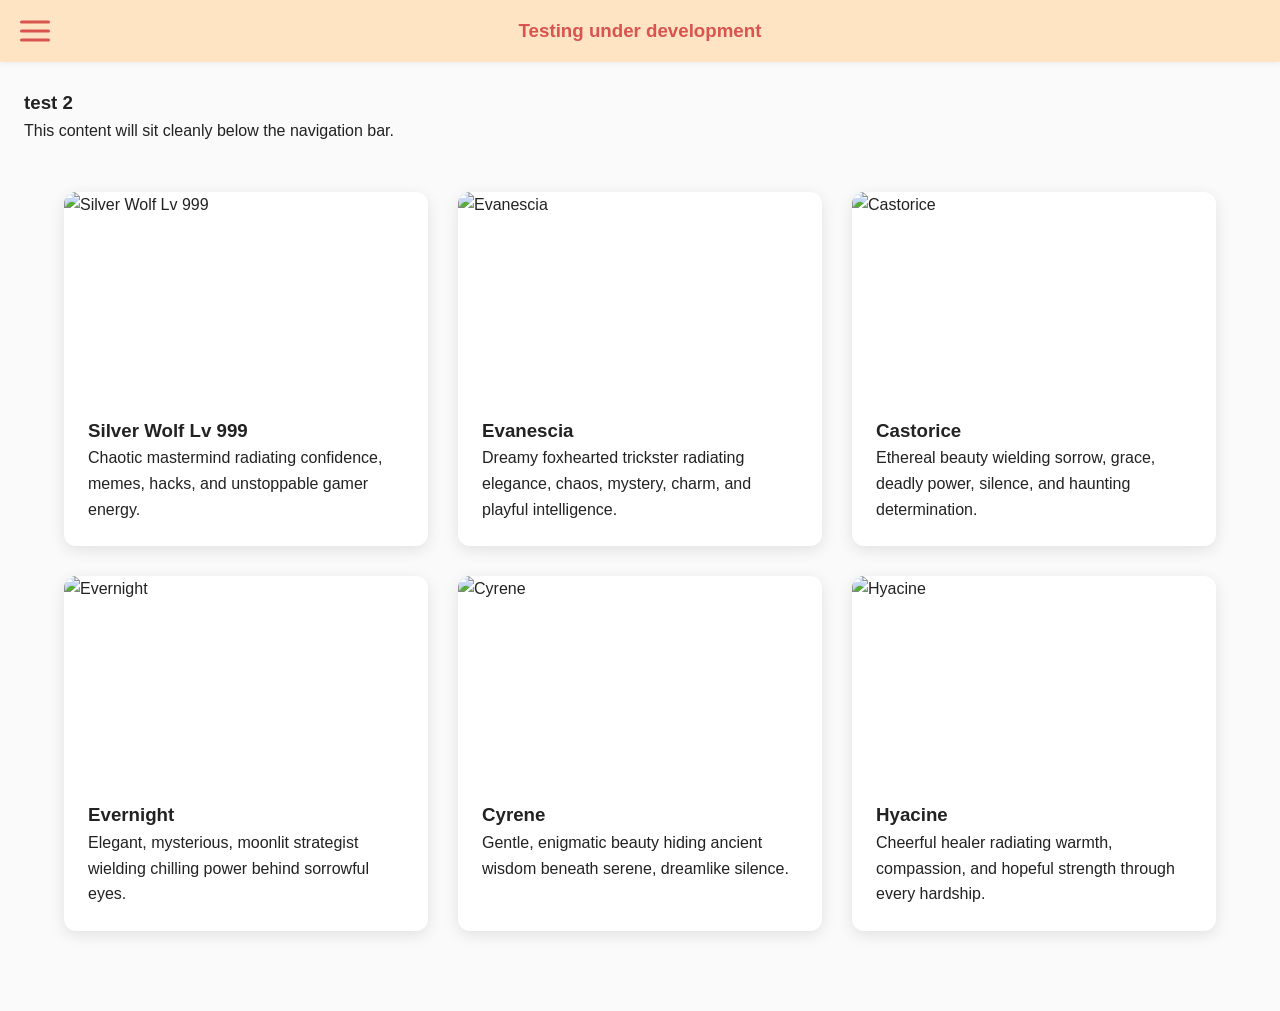
==== index.html @ 75889437 "Rename Index.html to index.html" ====
<!doctype html>
<html lang="en">
    <head>
        <meta charset="UTF-8" />
        <meta name="viewport" content="width=device-width, initial-scale=1.0" />
        <title>My Web Project</title>

        <link rel="stylesheet" href="main.css" />

        <script type="module" src="main.js"></script>
    </head>
    <body>
        <nav class="navbar1">
            <h3>Testing under development</h3>
            
            <button class="menu-btn" aria-label="Toggle Menu">
                <span class="bar"></span>
                <span class="bar"></span>
                <span class="bar"></span>
            </button>
        </nav>

        <div class="menu_overlay">
            <ul>
                <li><a href="Index.html">Home</a></li>
                <li><a href="About.html">About</a></li>
                <li><a href="https://youtube.com/shorts/08GEjD4CBqw?si=XDGRZeUO_UQHTWm_">Sembang Rancak</a></li>
                <li><button class="theme-toggle-btn" id="theme-toggle">🌙 Dark Mode</button></li>
                
            </ul>
        </div>

        <main class="content-container">
            <h3>test 2</h3>
            <p>This content will sit cleanly below the navigation bar.</p>

            <div class="card-grid-container">
                <a href="https://youtu.be/LkxwwIyXJxE?si=XA5nNC9lCymv6-Wj" class="card-link">
                    <div class="card-box">
                        <div class="card-image-wrapper">
                            <img
                                src="https://static.wikia.nocookie.net/houkai-star-rail/images/f/f0/Character_Silver_Wolf_LV.999_Splash_Art.png/revision/latest/scale-to-width/360?cb=20260417164013"
                                alt="Silver Wolf Lv 999" />
                        </div>

                        <div class="card-content">
                            <h3>Silver Wolf Lv 999</h3>
                            <p>Chaotic mastermind radiating confidence, memes, hacks, and unstoppable gamer energy.</p>
                        </div>
                    </div>
                </a>
                <a href="https://youtu.be/fGm2X5XkwpY?si=IXyMqyveQxeF-Q6D" class="card-link">
                    <div class="card-box">
                        <div class="card-image-wrapper">
                            <img
                                src="https://sr.yatta.moe/hsr/assets/UI/avatar/large/1505.sm.png?vh=2026032500"
                                alt="Evanescia" />
                        </div>
                        <div class="card-content">
                            <h3>Evanescia</h3>
                            <p>Dreamy foxhearted trickster radiating elegance, chaos, mystery, charm, and playful intelligence.</p>
                        </div>
                    </div>
                </a>
                <a href="https://youtu.be/0FPvfC8g6-Q?si=dxDhFh07nZkHKQsC" class="card-link">
                    <div class="card-box">
                        <div class="card-image-wrapper">
                            <img
                                src="https://upload-os-bbs.hoyolab.com/upload/2025/02/19/296851304/3be3af6f62aab93a2ef1b66959f6b36c_3091172646607850799.png"
                                alt="Castorice" />
                        </div>
                        <div class="card-content">
                            <h3>Castorice</h3>
                            <p>Ethereal beauty wielding sorrow, grace, deadly power, silence, and haunting determination.</p>
                        </div>
                    </div>
                </a>
                <a href="https://youtu.be/vh1ipA1aaUQ?si=8EA9Rk5uPHh_hdJg" class="card-link">
                    <div class="card-box">
                        <div class="card-image-wrapper">
                            <img
                                src="https://pic.bittopup.com/apiUpload/f7cc612a556be8bae716de77a4116282.jpg"
                                alt="Evernight" />
                        </div>
                        <div class="card-content">
                            <h3>Evernight</h3>
                            <p>Elegant, mysterious, moonlit strategist wielding chilling power behind sorrowful eyes.</p>
                        </div>
                    </div>
                </a>
                <a href="https://youtu.be/CRAuK8T6Xis?si=nNtUuMFUyyrKZJNN" class="card-link">
                    <div class="card-box">
                        <div class="card-image-wrapper">
                            <img
                                src="https://hsr.keqingmains.com/wp-content/uploads/2025/11/Character_Cyrene_Splash_Art.webp"
                                alt="Cyrene" />
                        </div>
                        <div class="card-content">
                            <h3>Cyrene</h3>
                            <p>Gentle, enigmatic beauty hiding ancient wisdom beneath serene, dreamlike silence.</p>
                        </div>
                    </div>
                </a>
                <a href="https://youtu.be/GhJOJxHZ20E?si=BX15ZFQwaNX-hgjw" class="card-link">
                    <div class="card-box">
                        <div class="card-image-wrapper">
                            <img
                                src="https://static.icy-veins.com/images/honkai-star-rail/characters/full/hyacine.webp"
                                alt="Hyacine" />
                        </div>
                        <div class="card-content">
                            <h3>Hyacine</h3>
                            <p>Cheerful healer radiating warmth, compassion, and hopeful strength through every hardship.</p>
                        </div>
                    </div>
                </a>
            </div>
        </main>
    </body>
</html>
---- main.css ----
@import url(base%20css.css);
@import url(Navbar%20css.css);
@import url(content%20css.css);
@import url(Light%20dark.css);
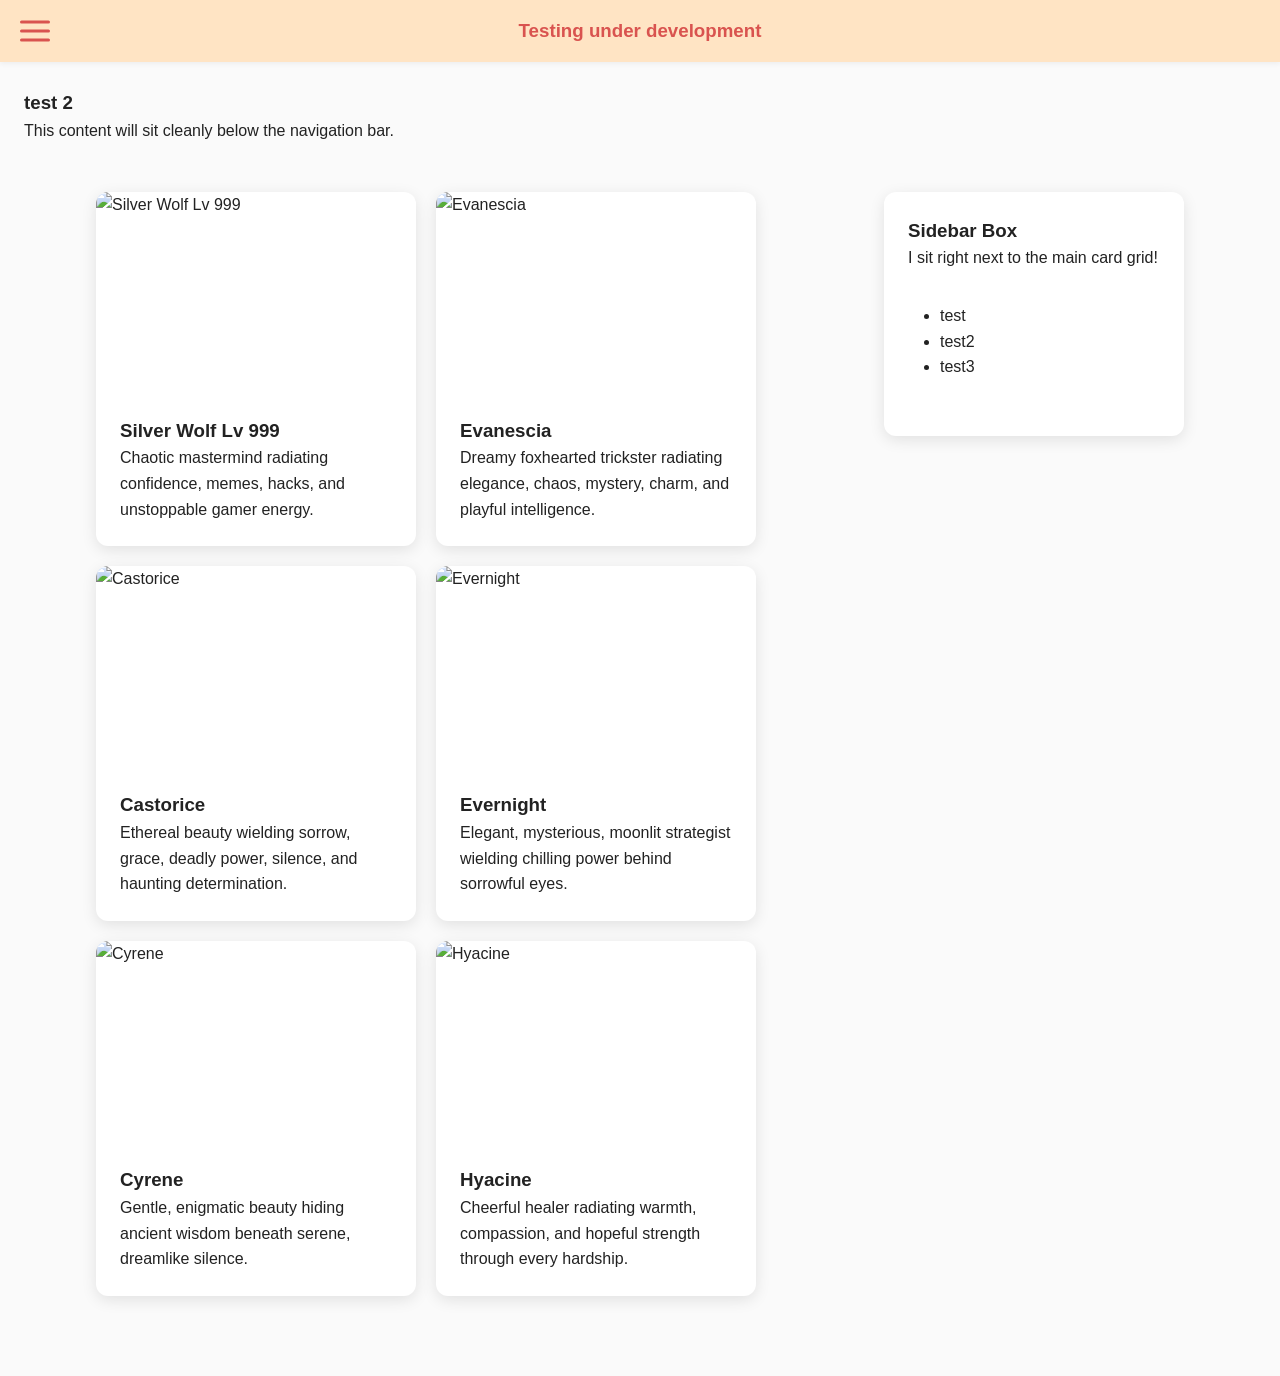
==== commit 664b53cf: "new side bar and a bit cleans" ====
--- a/index.html
+++ b/index.html
@@ -2,17 +2,15 @@
 <html lang="en">
     <head>
         <meta charset="UTF-8" />
-        <meta name="viewport" content="width=device-width, initial-scale=1.0" />
-        <title>My Web Project</title>
-
-        <link rel="stylesheet" href="main.css" />
-
+        <title>Title</title>
+        <link rel="stylesheet" href="main.css" />
         <script type="module" src="main.js"></script>
     </head>
+
     <body>
         <nav class="navbar1">
             <h3>Testing under development</h3>
-            
+
             <button class="menu-btn" aria-label="Toggle Menu">
                 <span class="bar"></span>
                 <span class="bar"></span>
@@ -22,99 +20,135 @@
 
         <div class="menu_overlay">
             <ul>
-                <li><a href="Index.html">Home</a></li>
+                <li><a href="index.html">Home</a></li>
                 <li><a href="About.html">About</a></li>
                 <li><a href="https://youtube.com/shorts/08GEjD4CBqw?si=XDGRZeUO_UQHTWm_">Sembang Rancak</a></li>
-                <li><button class="theme-toggle-btn" id="theme-toggle">🌙 Dark Mode</button></li>
-                
+                <li><a href="#">Test 2</a></li>
+                <li><button class="theme-toggle-btn" id="theme-toggle">🌙 Dark Mode</button></li>
             </ul>
         </div>
 
+        <!-- 1. MAIN CONTAINER -->
         <main class="content-container">
             <h3>test 2</h3>
             <p>This content will sit cleanly below the navigation bar.</p>
 
-            <div class="card-grid-container">
-                <a href="https://youtu.be/LkxwwIyXJxE?si=XA5nNC9lCymv6-Wj" class="card-link">
-                    <div class="card-box">
-                        <div class="card-image-wrapper">
-                            <img
-                                src="https://static.wikia.nocookie.net/houkai-star-rail/images/f/f0/Character_Silver_Wolf_LV.999_Splash_Art.png/revision/latest/scale-to-width/360?cb=20260417164013"
-                                alt="Silver Wolf Lv 999" />
+            <!-- 2. THE FLEX WRAPPER THAT FORCES SIDE-BY-SIDE DESIGN -->
+            <div class="main-layout-wrapper">
+                <!-- 3. THE CARD GRID CONTAINER (Left Side) -->
+                <div class="card-grid-container">
+                    <a href="https://youtu.be/LkxwwIyXJxE?si=XA5nNC9lCymv6-Wj" class="card-link">
+                        <div class="card-box">
+                            <div class="card-image-wrapper">
+                                <img
+                                    src="https://static.wikia.nocookie.net/houkai-star-rail/images/f/f0/Character_Silver_Wolf_LV.999_Splash_Art.png/revision/latest/scale-to-width/360?cb=20260417164013"
+                                    alt="Silver Wolf Lv 999" />
+                            </div>
+                            <div class="card-content">
+                                <h3>Silver Wolf Lv 999</h3>
+                                <p>
+                                    Chaotic mastermind radiating confidence, memes, hacks, and unstoppable gamer energy.
+                                </p>
+                            </div>
                         </div>
+                    </a>
 
-                        <div class="card-content">
-                            <h3>Silver Wolf Lv 999</h3>
-                            <p>Chaotic mastermind radiating confidence, memes, hacks, and unstoppable gamer energy.</p>
+                    <a href="https://youtu.be/fGm2X5XkwpY?si=IXyMqyveQxeF-Q6D" class="card-link">
+                        <div class="card-box">
+                            <div class="card-image-wrapper">
+                                <img
+                                    src="https://sr.yatta.moe/hsr/assets/UI/avatar/large/1505.sm.png?vh=2026032500"
+                                    alt="Evanescia" />
+                            </div>
+                            <div class="card-content">
+                                <h3>Evanescia</h3>
+                                <p>
+                                    Dreamy foxhearted trickster radiating elegance, chaos, mystery, charm, and playful
+                                    intelligence.
+                                </p>
+                            </div>
                         </div>
-                    </div>
-                </a>
-                <a href="https://youtu.be/fGm2X5XkwpY?si=IXyMqyveQxeF-Q6D" class="card-link">
-                    <div class="card-box">
-                        <div class="card-image-wrapper">
-                            <img
-                                src="https://sr.yatta.moe/hsr/assets/UI/avatar/large/1505.sm.png?vh=2026032500"
-                                alt="Evanescia" />
+                    </a>
+
+                    <a href="https://youtu.be/0FPvfC8g6-Q?si=dxDhFh07nZkHKQsC" class="card-link">
+                        <div class="card-box">
+                            <div class="card-image-wrapper">
+                                <img
+                                    src="https://upload-os-bbs.hoyolab.com/upload/2025/02/19/296851304/3be3af6f62aab93a2ef1b66959f6b36c_3091172646607850799.png"
+                                    alt="Castorice" />
+                            </div>
+                            <div class="card-content">
+                                <h3>Castorice</h3>
+                                <p>
+                                    Ethereal beauty wielding sorrow, grace, deadly power, silence, and haunting
+                                    determination.
+                                </p>
+                            </div>
                         </div>
-                        <div class="card-content">
-                            <h3>Evanescia</h3>
-                            <p>Dreamy foxhearted trickster radiating elegance, chaos, mystery, charm, and playful intelligence.</p>
+                    </a>
+
+                    <a href="https://youtu.be/vh1ipA1aaUQ?si=8EA9Rk5uPHh_hdJg" class="card-link">
+                        <div class="card-box">
+                            <div class="card-image-wrapper">
+                                <img
+                                    src="https://pic.bittopup.com/apiUpload/f7cc612a556be8bae716de77a4116282.jpg"
+                                    alt="Evernight" />
+                            </div>
+                            <div class="card-content">
+                                <h3>Evernight</h3>
+                                <p>
+                                    Elegant, mysterious, moonlit strategist wielding chilling power behind sorrowful
+                                    eyes.
+                                </p>
+                            </div>
                         </div>
-                    </div>
-                </a>
-                <a href="https://youtu.be/0FPvfC8g6-Q?si=dxDhFh07nZkHKQsC" class="card-link">
-                    <div class="card-box">
-                        <div class="card-image-wrapper">
-                            <img
-                                src="https://upload-os-bbs.hoyolab.com/upload/2025/02/19/296851304/3be3af6f62aab93a2ef1b66959f6b36c_3091172646607850799.png"
-                                alt="Castorice" />
+                    </a>
+
+                    <a href="https://youtu.be/CRAuK8T6Xis?si=nNtUuMFUyyrKZJNN" class="card-link">
+                        <div class="card-box">
+                            <div class="card-image-wrapper">
+                                <img
+                                    src="https://hsr.keqingmains.com/wp-content/uploads/2025/11/Character_Cyrene_Splash_Art.webp"
+                                    alt="Cyrene" />
+                            </div>
+                            <div class="card-content">
+                                <h3>Cyrene</h3>
+                                <p>Gentle, enigmatic beauty hiding ancient wisdom beneath serene, dreamlike silence.</p>
+                            </div>
                         </div>
-                        <div class="card-content">
-                            <h3>Castorice</h3>
-                            <p>Ethereal beauty wielding sorrow, grace, deadly power, silence, and haunting determination.</p>
+                    </a>
+
+                    <a href="https://youtu.be/GhJOJxHZ20E?si=BX15ZFQwaNX-hgjw" class="card-link">
+                        <div class="card-box">
+                            <div class="card-image-wrapper">
+                                <img
+                                    src="https://static.icy-veins.com/images/honkai-star-rail/characters/full/hyacine.webp"
+                                    alt="Hyacine" />
+                            </div>
+                            <div class="card-content">
+                                <h3>Hyacine</h3>
+                                <p>
+                                    Cheerful healer radiating warmth, compassion, and hopeful strength through every
+                                    hardship.
+                                </p>
+                            </div>
                         </div>
-                    </div>
-                </a>
-                <a href="https://youtu.be/vh1ipA1aaUQ?si=8EA9Rk5uPHh_hdJg" class="card-link">
-                    <div class="card-box">
-                        <div class="card-image-wrapper">
-                            <img
-                                src="https://pic.bittopup.com/apiUpload/f7cc612a556be8bae716de77a4116282.jpg"
-                                alt="Evernight" />
-                        </div>
-                        <div class="card-content">
-                            <h3>Evernight</h3>
-                            <p>Elegant, mysterious, moonlit strategist wielding chilling power behind sorrowful eyes.</p>
-                        </div>
-                    </div>
-                </a>
-                <a href="https://youtu.be/CRAuK8T6Xis?si=nNtUuMFUyyrKZJNN" class="card-link">
-                    <div class="card-box">
-                        <div class="card-image-wrapper">
-                            <img
-                                src="https://hsr.keqingmains.com/wp-content/uploads/2025/11/Character_Cyrene_Splash_Art.webp"
-                                alt="Cyrene" />
-                        </div>
-                        <div class="card-content">
-                            <h3>Cyrene</h3>
-                            <p>Gentle, enigmatic beauty hiding ancient wisdom beneath serene, dreamlike silence.</p>
-                        </div>
-                    </div>
-                </a>
-                <a href="https://youtu.be/GhJOJxHZ20E?si=BX15ZFQwaNX-hgjw" class="card-link">
-                    <div class="card-box">
-                        <div class="card-image-wrapper">
-                            <img
-                                src="https://static.icy-veins.com/images/honkai-star-rail/characters/full/hyacine.webp"
-                                alt="Hyacine" />
-                        </div>
-                        <div class="card-content">
-                            <h3>Hyacine</h3>
-                            <p>Cheerful healer radiating warmth, compassion, and hopeful strength through every hardship.</p>
-                        </div>
-                    </div>
-                </a>
+                    </a>
+                </div>
+                <!-- End Card Grid -->
+
+                <!-- 4. YOUR NEW BOX BESIDE THE GRID (Right Side Sidebar) -->
+                <aside class="sidebar-box">
+                    <h3>Sidebar Box</h3>
+                    <p>I sit right next to the main card grid!</p>
+                    <ul class="ul-normal">
+                        <li><a>test</a></li>
+                        <li><a>test2</a></li>
+                        <li><a>test3</a></li>
+                    </ul>
+                </aside>
             </div>
+            <!-- End Main Layout Wrapper -->
         </main>
     </body>
 </html>
